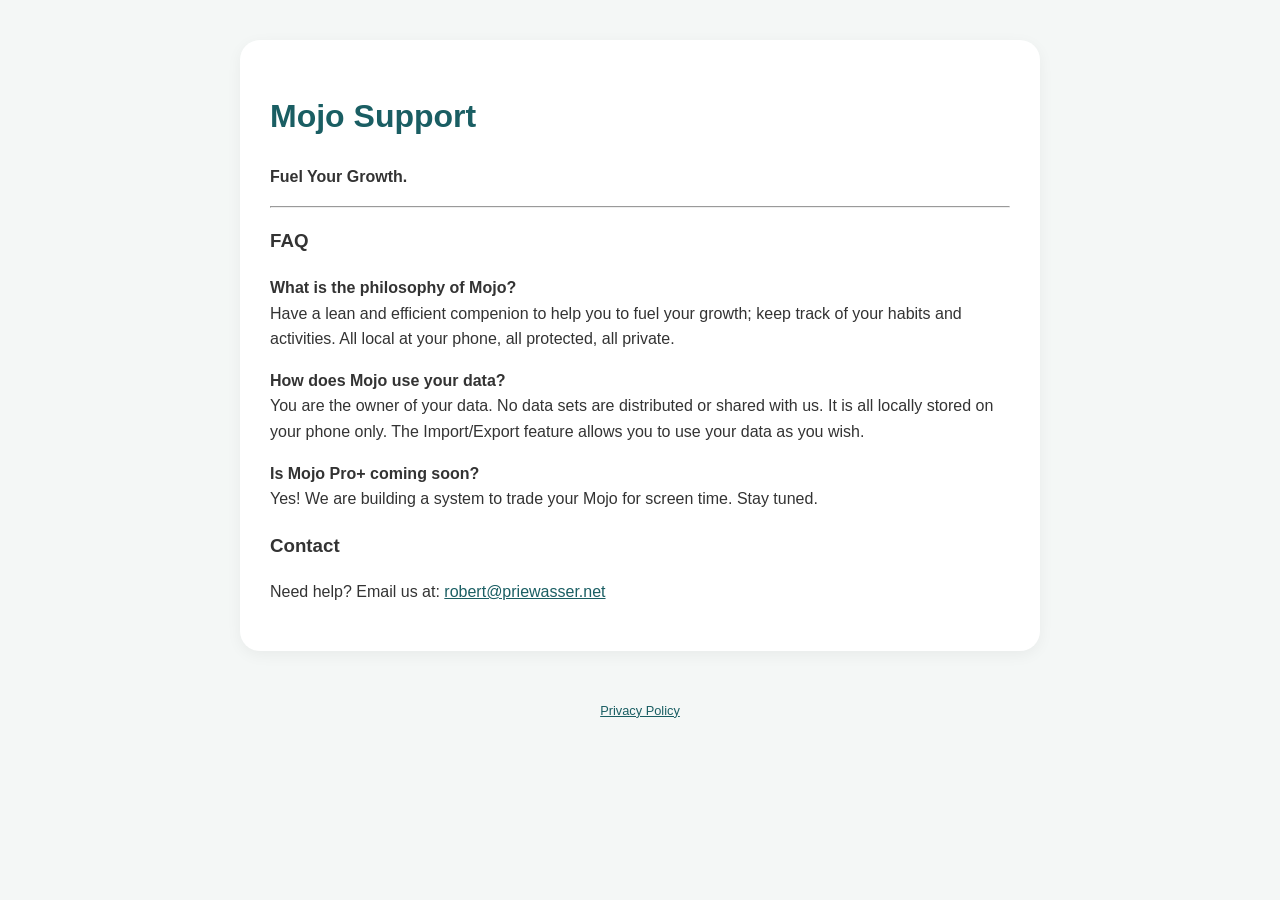
==== index.html @ 7eb762b8 "Update FAQ and contact email in index.html" ====
<!DOCTYPE html>
<html lang="en">
<head>
    <meta charset="UTF-8">
    <meta name="viewport" content="width=device-width, initial-scale=1.0">
    <title>Mojo | Support</title>
    <style>
        body { font-family: -apple-system, BlinkMacSystemFont, "Segoe UI", Roboto, Helvetica, Arial, sans-serif; line-height: 1.6; color: #333; max-width: 800px; margin: 0 auto; padding: 40px 20px; background-color: #f4f7f6; }
        .card { background: white; padding: 30px; border-radius: 20px; box-shadow: 0 4px 15px rgba(0,0,0,0.05); }
        h1 { color: #1a5e63; } /* Your Petrol Green */
        .btn { background: #1a5e63; color: white; padding: 10px 20px; text-decoration: none; border-radius: 10px; display: inline-block; margin-top: 20px; }
        .footer { margin-top: 50px; font-size: 0.8em; color: #888; text-align: center; }
        a { color: #1a5e63; }
    </style>
</head>
<body>
    <div class="card">
        <h1>Mojo Support</h1>
        <p><strong>Fuel Your Growth.</strong></p>
        <hr>
        <h3>FAQ</h3>
        <p><strong>What is the philosophy of Mojo?</strong><br>Have a lean and efficient compenion to help you to fuel your growth; keep track of your habits and activities. All local at your phone, all protected, all private.</p>
        <p><strong>How does Mojo use your data?</strong><br>You are the owner of your data. No data sets are distributed or shared with us. It is all locally stored on your phone only. The Import/Export feature allows you to use your data as you wish.</p>
  
      <p><strong>Is Mojo Pro+ coming soon?</strong><br>Yes! We are building a system to trade your Mojo for screen time. Stay tuned.</p>
        <h3>Contact</h3>
        <p>Need help? Email us at: <a href="mailto:robert@priewasser.net">robert@priewasser.net</a></p>
    </div>
    <div class="footer">
        <a href="privacy.html">Privacy Policy</a>
    </div>
</body>
</html>
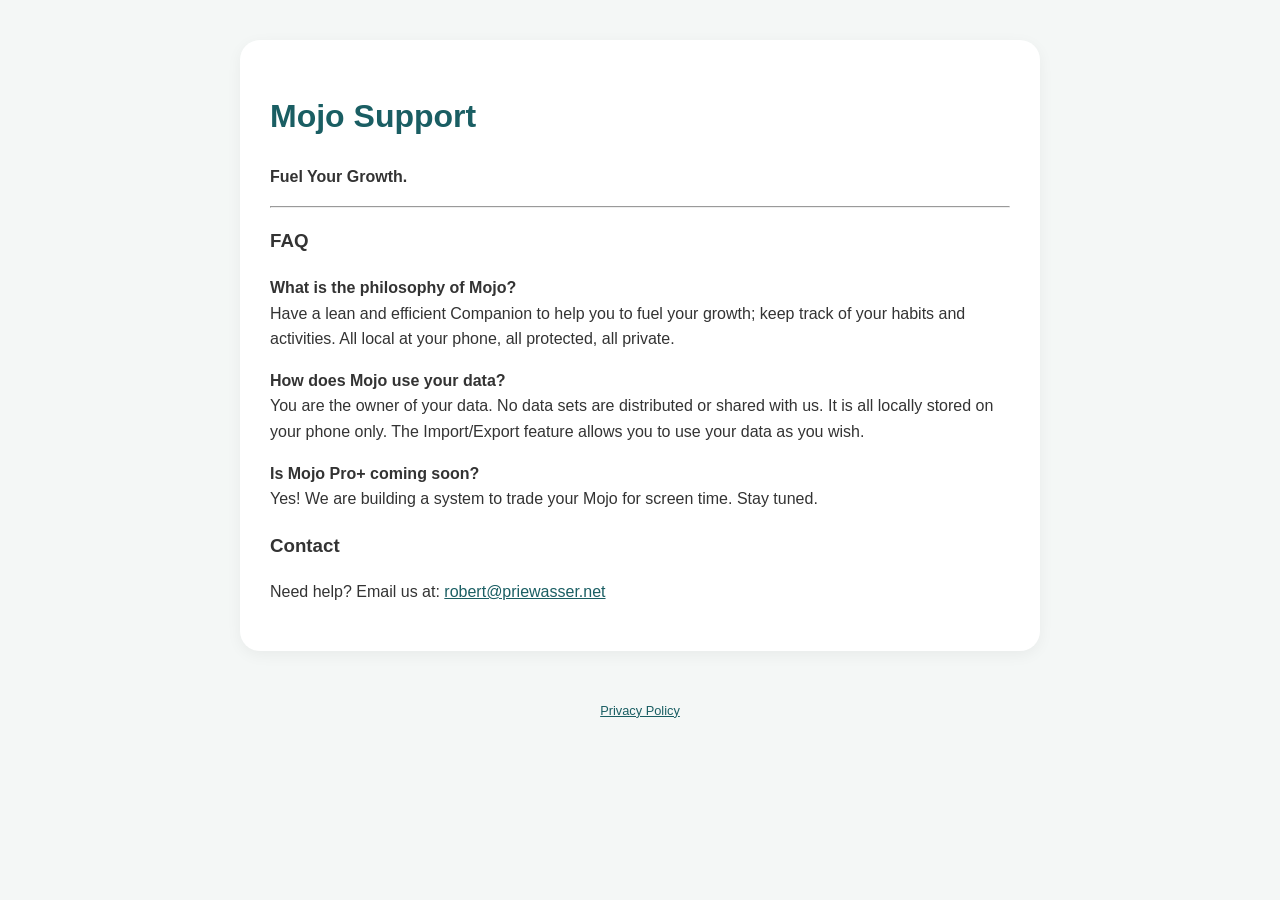
==== commit b8cc1557: "Correct capitalization in FAQ section" ====
--- a/index.html
+++ b/index.html
@@ -19,7 +19,7 @@
         <p><strong>Fuel Your Growth.</strong></p>
         <hr>
         <h3>FAQ</h3>
-        <p><strong>What is the philosophy of Mojo?</strong><br>Have a lean and efficient compenion to help you to fuel your growth; keep track of your habits and activities. All local at your phone, all protected, all private.</p>
+        <p><strong>What is the philosophy of Mojo?</strong><br>Have a lean and efficient Companion to help you to fuel your growth; keep track of your habits and activities. All local at your phone, all protected, all private.</p>
         <p><strong>How does Mojo use your data?</strong><br>You are the owner of your data. No data sets are distributed or shared with us. It is all locally stored on your phone only. The Import/Export feature allows you to use your data as you wish.</p>
   
       <p><strong>Is Mojo Pro+ coming soon?</strong><br>Yes! We are building a system to trade your Mojo for screen time. Stay tuned.</p>
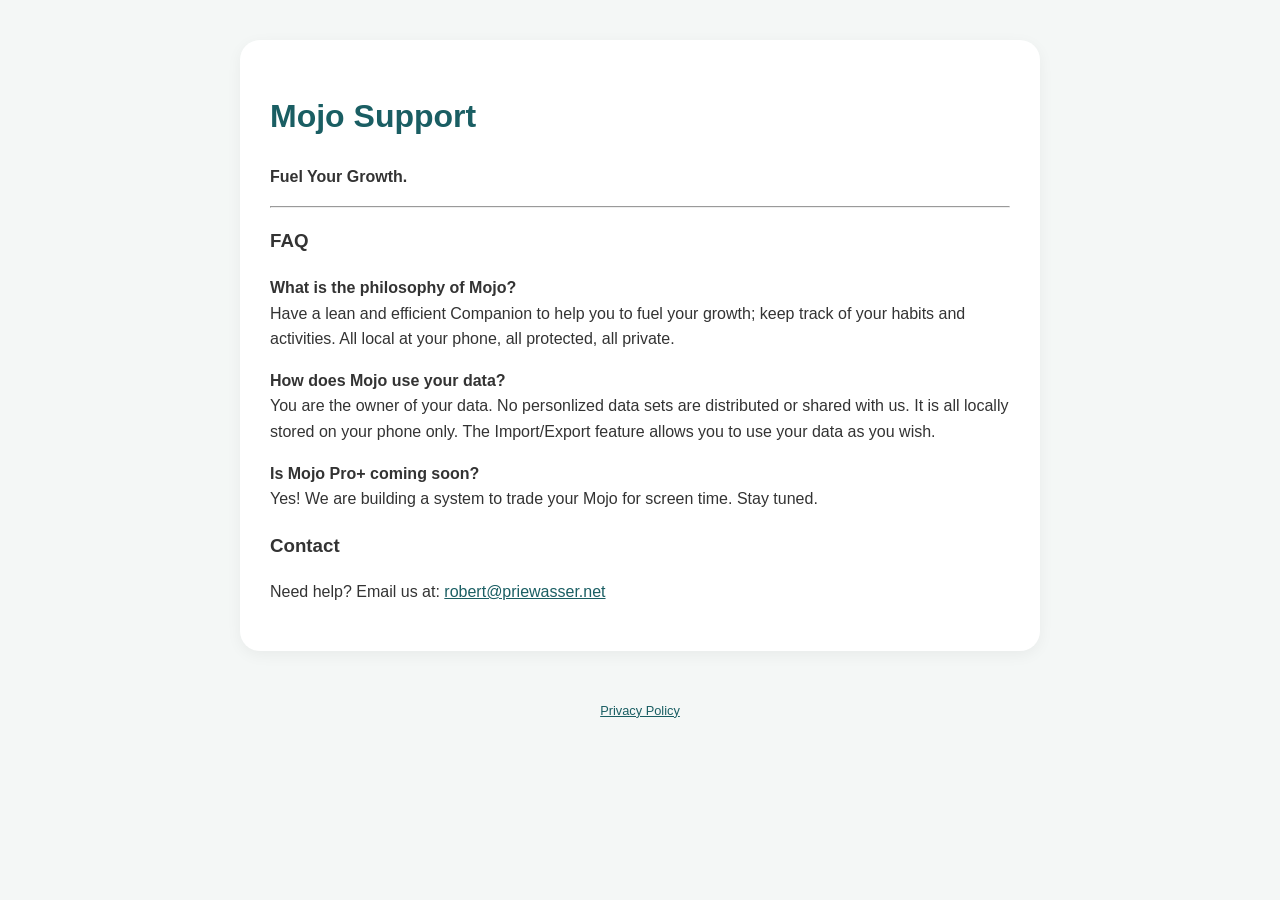
==== commit bf00b9e2: "Fix typo in data usage explanation" ====
--- a/index.html
+++ b/index.html
@@ -20,7 +20,7 @@
         <hr>
         <h3>FAQ</h3>
         <p><strong>What is the philosophy of Mojo?</strong><br>Have a lean and efficient Companion to help you to fuel your growth; keep track of your habits and activities. All local at your phone, all protected, all private.</p>
-        <p><strong>How does Mojo use your data?</strong><br>You are the owner of your data. No data sets are distributed or shared with us. It is all locally stored on your phone only. The Import/Export feature allows you to use your data as you wish.</p>
+        <p><strong>How does Mojo use your data?</strong><br>You are the owner of your data. No personlized data sets are distributed or shared with us. It is all locally stored on your phone only. The Import/Export feature allows you to use your data as you wish.</p>
   
       <p><strong>Is Mojo Pro+ coming soon?</strong><br>Yes! We are building a system to trade your Mojo for screen time. Stay tuned.</p>
         <h3>Contact</h3>
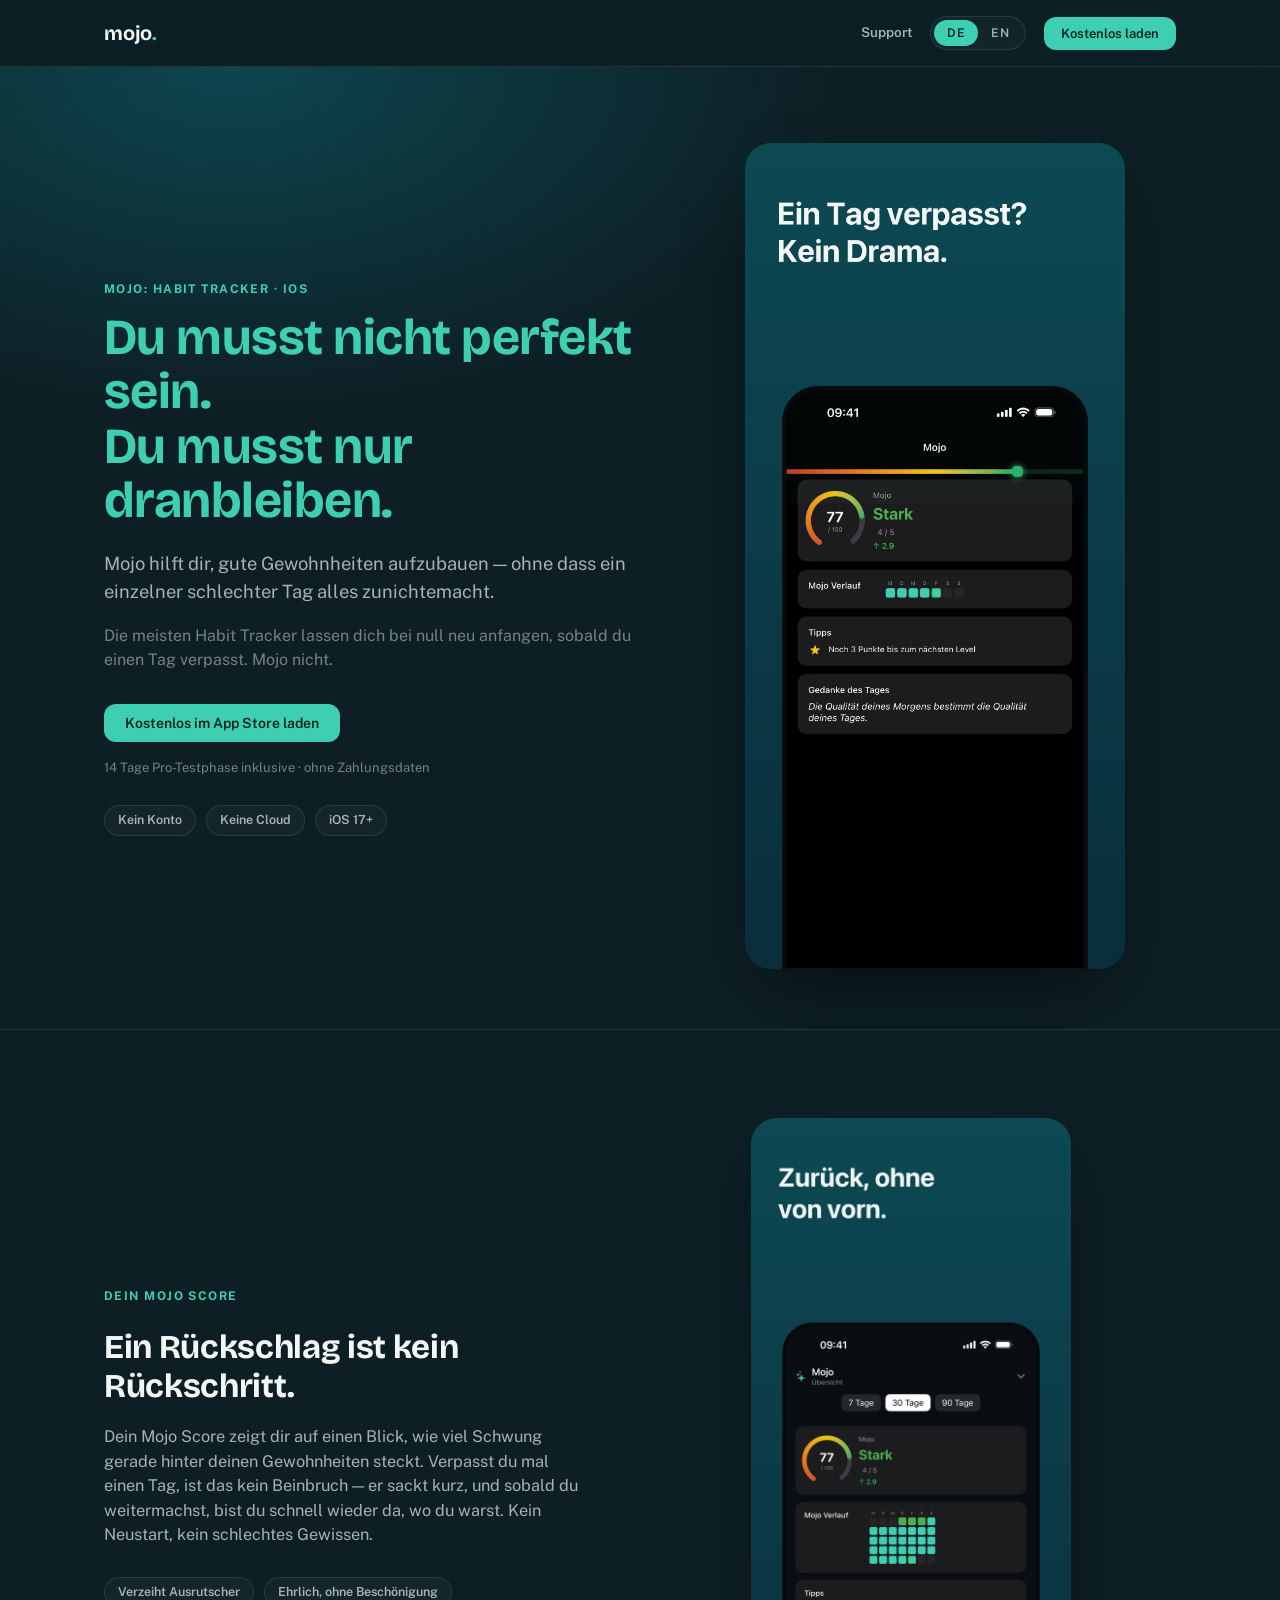
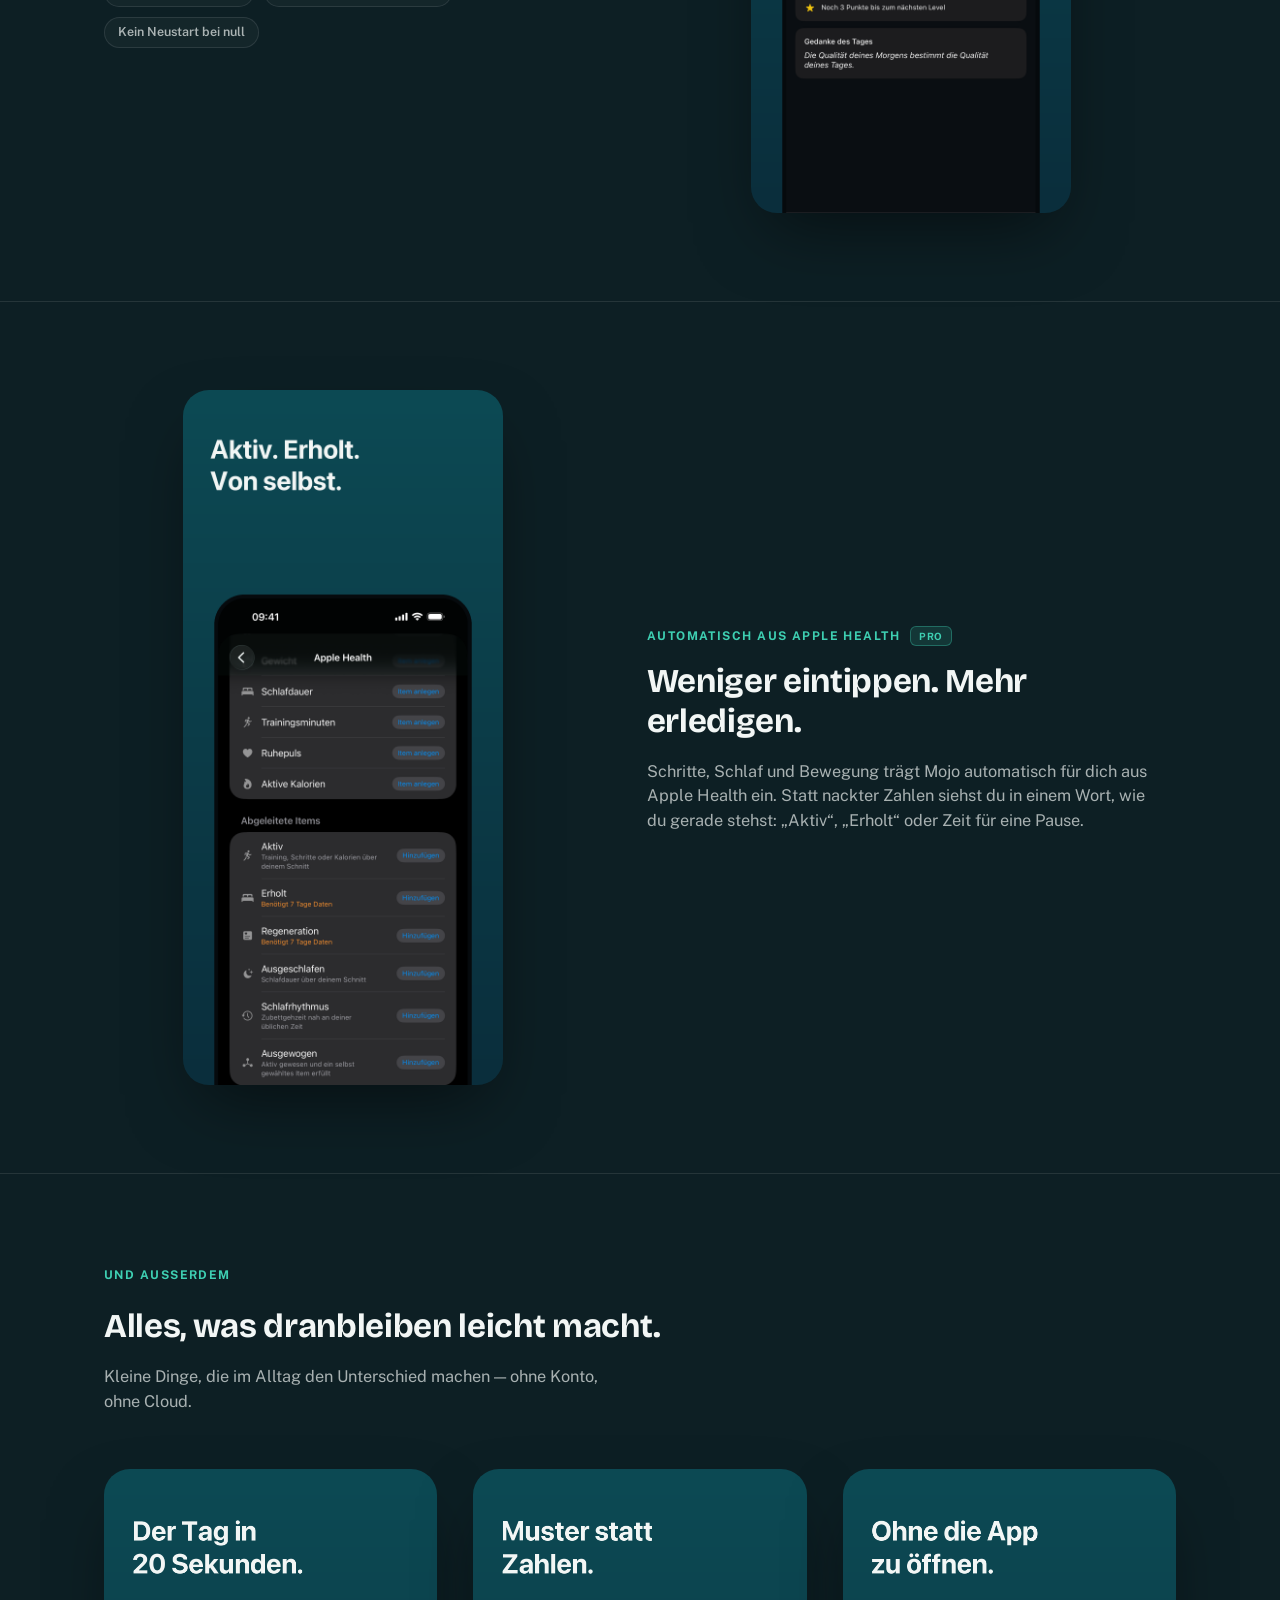
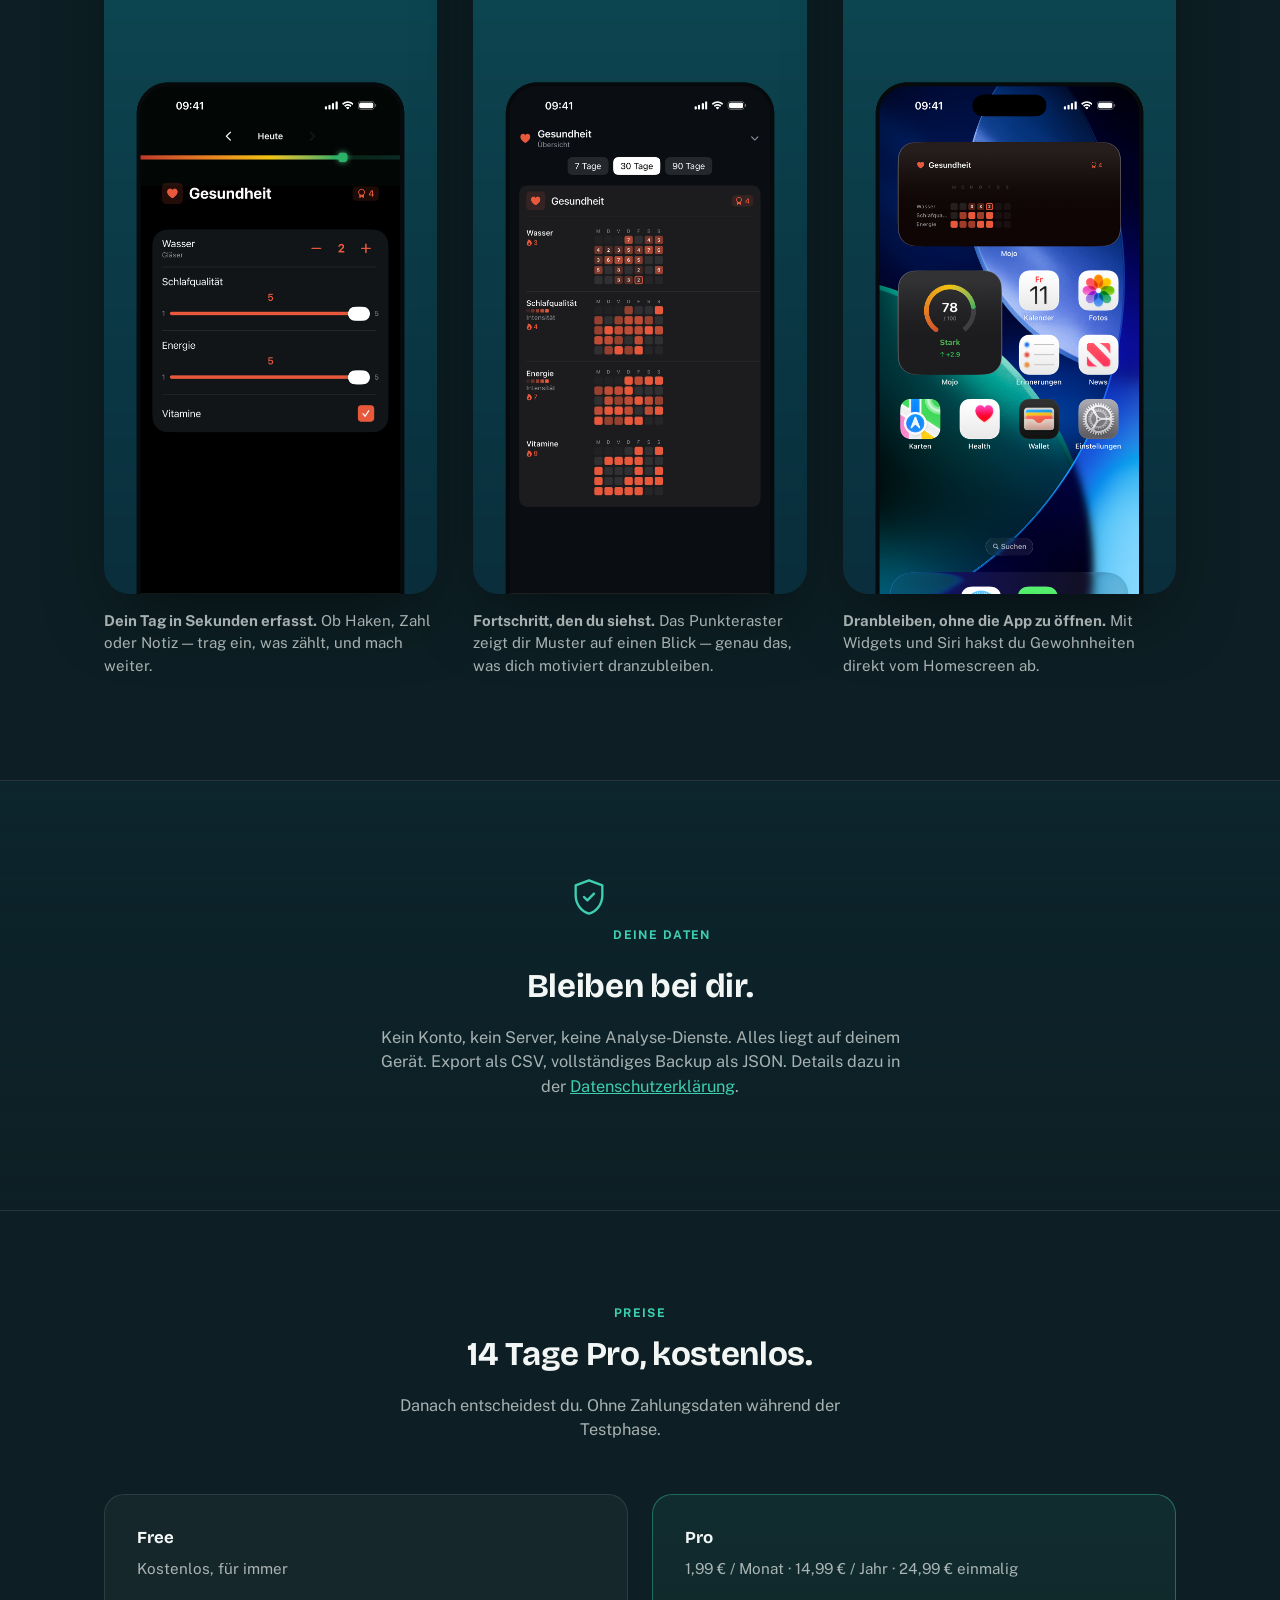
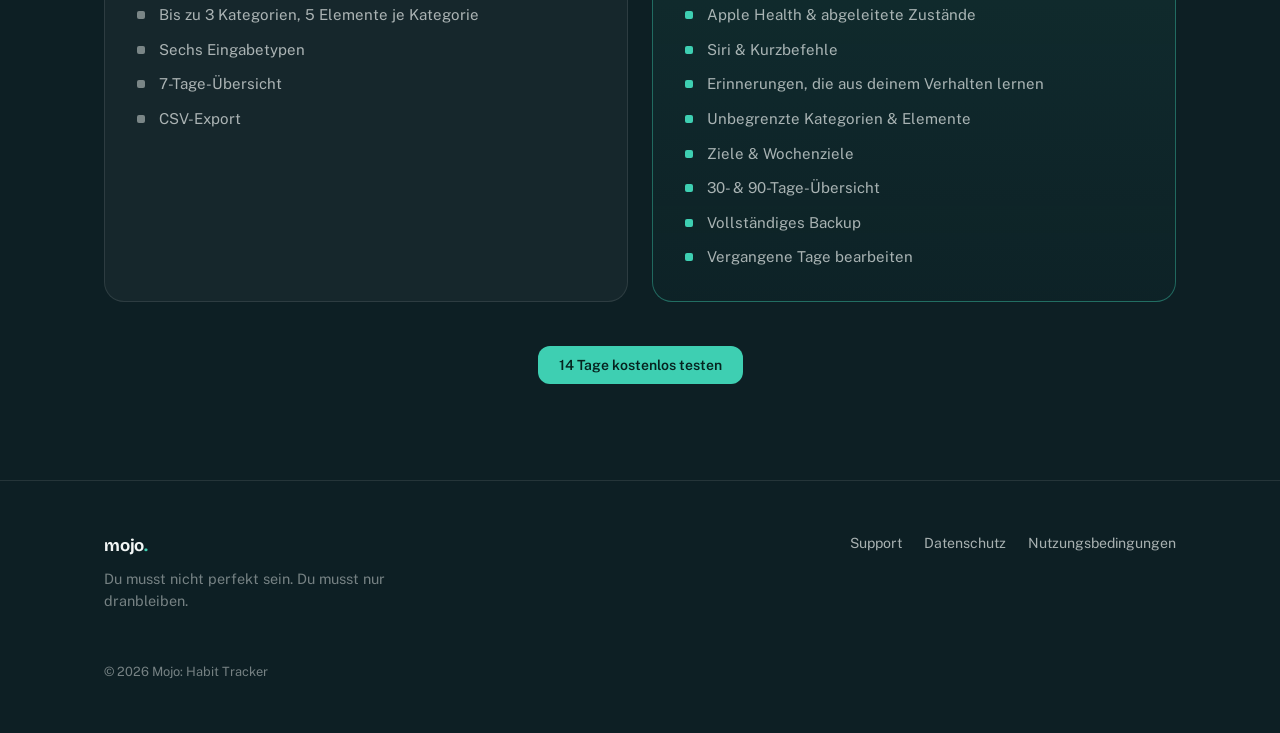
==== commit f6b9ffd2: "updated pages and style to have a more appealing website" ====
--- a/index.html
+++ b/index.html
@@ -1,33 +1,274 @@
 <!DOCTYPE html>
-<html lang="en">
+<html lang="de">
 <head>
-    <meta charset="UTF-8">
-    <meta name="viewport" content="width=device-width, initial-scale=1.0">
-    <title>Mojo | Support</title>
-    <style>
-        body { font-family: -apple-system, BlinkMacSystemFont, "Segoe UI", Roboto, Helvetica, Arial, sans-serif; line-height: 1.6; color: #333; max-width: 800px; margin: 0 auto; padding: 40px 20px; background-color: #f4f7f6; }
-        .card { background: white; padding: 30px; border-radius: 20px; box-shadow: 0 4px 15px rgba(0,0,0,0.05); }
-        h1 { color: #1a5e63; } /* Your Petrol Green */
-        .btn { background: #1a5e63; color: white; padding: 10px 20px; text-decoration: none; border-radius: 10px; display: inline-block; margin-top: 20px; }
-        .footer { margin-top: 50px; font-size: 0.8em; color: #888; text-align: center; }
-        a { color: #1a5e63; }
-    </style>
+<meta charset="UTF-8">
+<meta name="viewport" content="width=device-width, initial-scale=1.0">
+<title>Mojo — Gewohnheiten &amp; Mojo Score</title>
+<link rel="preconnect" href="https://fonts.googleapis.com">
+<link rel="preconnect" href="https://fonts.gstatic.com" crossorigin>
+<link href="https://fonts.googleapis.com/css2?family=Bricolage+Grotesque:opsz,wght@12..96,500;12..96,600;12..96,700;12..96,800&family=Public+Sans:wght@400;500;600;700&display=swap" rel="stylesheet">
+<link rel="stylesheet" href="style.css">
 </head>
 <body>
-    <div class="card">
-        <h1>Mojo Support</h1>
-        <p><strong>Fuel Your Growth.</strong></p>
-        <hr>
-        <h3>FAQ</h3>
-        <p><strong>What is the philosophy of Mojo?</strong><br>Have a lean and efficient Companion to help you to fuel your growth; keep track of your habits and activities. All local at your phone, all protected, all private.</p>
-        <p><strong>How does Mojo use your data?</strong><br>You are the owner of your data. No personlized data sets are distributed or shared with us. It is all locally stored on your phone only. The Import/Export feature allows you to use your data as you wish.</p>
-  
-      <p><strong>Is Mojo Pro+ coming soon?</strong><br>Yes! We are building a system to trade your Mojo for screen time. Stay tuned.</p>
-        <h3>Contact</h3>
-        <p>Need help? Email us at: <a href="mailto:robert@priewasser.net">robert@priewasser.net</a></p>
-    </div>
-    <div class="footer">
-        <a href="privacy.html">Privacy Policy</a>
-    </div>
+
+<header>
+  <div class="wrap navbar">
+    <a class="logo" href="index.html">mojo<span>.</span></a>
+    <div class="nav-right">
+      <nav class="nav-links">
+        <a href="support.html"><span class="lang-de">Support</span><span class="lang-en">Support</span></a>
+      </nav>
+      <div class="lang-switch" role="group" aria-label="Sprache / Language">
+        <button type="button" data-lang-btn="de" aria-pressed="true">DE</button>
+        <button type="button" data-lang-btn="en" aria-pressed="false">EN</button>
+      </div>
+      <a class="btn btn-primary btn-sm" href="#app-store">
+        <span class="lang-de">Kostenlos laden</span><span class="lang-en">Get it free</span>
+      </a>
+    </div>
+  </div>
+</header>
+
+<!-- ================= HERO ================= -->
+<section class="hero">
+  <div class="wrap hero-grid">
+    <div>
+      <span class="kicker">Mojo: Habit Tracker · iOS</span>
+      <h1>
+        <span class="lang-de">Du musst nicht perfekt sein.<br><span>Du musst nur dranbleiben.</span></span>
+        <span class="lang-en block">You don't have to be perfect.<br><span>You just have to keep going.</span></span>
+      </h1>
+      <p class="lede">
+        <span class="lang-de">Mojo hilft dir, gute Gewohnheiten aufzubauen — ohne dass ein einzelner schlechter Tag alles zunichtemacht.</span>
+        <span class="lang-en block">Mojo helps you build good habits — without letting one bad day undo everything.</span>
+      </p>
+      <p class="lede-sm">
+        <span class="lang-de">Die meisten Habit Tracker lassen dich bei null neu anfangen, sobald du einen Tag verpasst. Mojo nicht.</span>
+        <span class="lang-en block">Most habit trackers make you start over from zero the moment you miss a day. Mojo doesn't.</span>
+      </p>
+      <div class="cta-row">
+        <a class="btn btn-primary" href="#app-store" id="app-store">
+          <span class="lang-de">Kostenlos im App Store laden</span><span class="lang-en">Get it free on the App Store</span>
+        </a>
+        <span class="micro">
+          <span class="lang-de">14 Tage Pro-Testphase inklusive · ohne Zahlungsdaten</span>
+          <span class="lang-en block">14-day Pro trial included · no credit card</span>
+        </span>
+      </div>
+      <div class="chips">
+        <span class="chip"><span class="lang-de">Kein Konto</span><span class="lang-en">No account</span></span>
+        <span class="chip"><span class="lang-de">Keine Cloud</span><span class="lang-en">No cloud</span></span>
+        <span class="chip">iOS 17+</span>
+      </div>
+    </div>
+    <div class="shot-wrap">
+      <img class="shot" data-de="mojo_store/dark/6.9/de/01_score.png" data-en="mojo_store/dark/6.9/en/01_score.png"
+           src="mojo_store/dark/6.9/de/01_score.png"
+           data-alt-de="Mojo Score Ansicht: 68, Level Strong, Punkteraster mit Lücken"
+           data-alt-en="Mojo Score view: 68, Strong level, dot grid with gaps"
+           alt="Mojo Score Ansicht: 68, Level Strong, Punkteraster mit Lücken">
+    </div>
+  </div>
+</section>
+
+<!-- ================= DEIN MOJO SCORE ================= -->
+<section class="feature">
+  <div class="wrap feature-grid">
+    <div class="col-text">
+      <span class="kicker"><span class="lang-de">Dein Mojo Score</span><span class="lang-en">Your Mojo Score</span></span>
+      <h2>
+        <span class="lang-de">Ein Rückschlag ist kein Rückschritt.</span>
+        <span class="lang-en block">A setback isn't a step back.</span>
+      </h2>
+      <p class="body-copy">
+        <span class="lang-de">Dein Mojo Score zeigt dir auf einen Blick, wie viel Schwung gerade hinter deinen Gewohnheiten steckt. Verpasst du mal einen Tag, ist das kein Beinbruch — er sackt kurz, und sobald du weitermachst, bist du schnell wieder da, wo du warst. Kein Neustart, kein schlechtes Gewissen.</span>
+        <span class="lang-en block">Your Mojo Score shows at a glance how much momentum is behind your habits. Miss a day, and it's not a big deal — it dips briefly, and the moment you get back to it, you're quickly back where you were. No restarting, no guilt.</span>
+      </p>
+      <div class="stat-row">
+        <div class="chip"><span class="lang-de">Verzeiht Ausrutscher</span><span class="lang-en">Forgives slip-ups</span></div>
+        <div class="chip"><span class="lang-de">Ehrlich, ohne Beschönigung</span><span class="lang-en">Honest, no sugar-coating</span></div>
+        <div class="chip"><span class="lang-de">Kein Neustart bei null</span><span class="lang-en">Never back to zero</span></div>
+      </div>
+    </div>
+    <div class="col-shot">
+      <div class="shot-wrap">
+        <img class="shot" data-de="mojo_store/dark/6.9/de/02_verlauf.png" data-en="mojo_store/dark/6.9/en/02_verlauf.png"
+             src="mojo_store/dark/6.9/de/02_verlauf.png"
+             alt="30-Tage-Verlauf: Einbruch und anschließende Erholung des Mojo Score">
+      </div>
+    </div>
+  </div>
+</section>
+
+<!-- ================= APPLE HEALTH ================= -->
+<section class="feature">
+  <div class="wrap feature-grid reverse">
+    <div class="col-text">
+      <span class="kicker with-tag">
+        <span class="lang-de">Automatisch aus Apple Health</span><span class="lang-en">Automatic from Apple Health</span>
+        <span class="tag-pro">PRO</span>
+      </span>
+      <h2>
+        <span class="lang-de">Weniger eintippen. Mehr erledigen.</span>
+        <span class="lang-en block">Less typing. More doing.</span>
+      </h2>
+      <p class="body-copy">
+        <span class="lang-de">Schritte, Schlaf und Bewegung trägt Mojo automatisch für dich aus Apple Health ein. Statt nackter Zahlen siehst du in einem Wort, wie du gerade stehst: „Aktiv“, „Erholt“ oder Zeit für eine Pause.</span>
+        <span class="lang-en block">Steps, sleep and workouts get logged for you automatically from Apple Health. Instead of raw numbers, you see in one word how you're doing right now: "Active", "Rested", or time for a break.</span>
+      </p>
+    </div>
+    <div class="col-shot">
+      <div class="shot-wrap">
+        <img class="shot" data-de="mojo_store/dark/6.9/de/03_abgeleitet.png" data-en="mojo_store/dark/6.9/en/03_abgeleitet.png"
+             src="mojo_store/dark/6.9/de/03_abgeleitet.png"
+             alt="Kategorie Gesundheit mit abgeleiteten Zuständen: Aktiv, Erholt, Regeneration">
+      </div>
+    </div>
+  </div>
+</section>
+
+<!-- ================= ALLES WEITERE (3-up) ================= -->
+<section class="feature">
+  <div class="wrap">
+    <div class="section-head">
+      <span class="kicker"><span class="lang-de">Und ausserdem</span><span class="lang-en">And also</span></span>
+      <h2>
+        <span class="lang-de">Alles, was dranbleiben leicht macht.</span>
+        <span class="lang-en block">Everything that makes sticking with it easy.</span>
+      </h2>
+      <p class="body-copy">
+        <span class="lang-de">Kleine Dinge, die im Alltag den Unterschied machen — ohne Konto, ohne Cloud.</span>
+        <span class="lang-en block">Small things that make the difference day to day — no account, no cloud.</span>
+      </p>
+    </div>
+    <div class="tri">
+      <figure>
+        <div class="shot-wrap">
+          <img class="shot" data-de="mojo_store/dark/6.9/de/04_tracking.png" data-en="mojo_store/dark/6.9/en/04_tracking.png"
+               src="mojo_store/dark/6.9/de/04_tracking.png" alt="Kategorie-Ansicht mit gemischten Eingabetypen">
+        </div>
+        <p>
+          <span class="lang-de"><strong>Dein Tag in Sekunden erfasst.</strong> Ob Haken, Zahl oder Notiz — trag ein, was zählt, und mach weiter.</span>
+          <span class="lang-en block"><strong>Your day, logged in seconds.</strong> Whether it's a tick, a number or a note — log what matters and move on.</span>
+        </p>
+      </figure>
+      <figure>
+        <div class="shot-wrap">
+          <img class="shot" data-de="mojo_store/dark/6.9/de/05_uebersicht.png" data-en="mojo_store/dark/6.9/en/05_uebersicht.png"
+               src="mojo_store/dark/6.9/de/05_uebersicht.png" alt="Kompaktes Dot-Grid über 30 Tage">
+        </div>
+        <p>
+          <span class="lang-de"><strong>Fortschritt, den du siehst.</strong> Das Punkteraster zeigt dir Muster auf einen Blick — genau das, was dich motiviert dranzubleiben.</span>
+          <span class="lang-en block"><strong>Progress you can see.</strong> The dot grid shows patterns at a glance — exactly what keeps you motivated to continue.</span>
+        </p>
+      </figure>
+      <figure>
+        <div class="shot-wrap">
+          <img class="shot" data-de="mojo_store/dark/6.9/de/06_widgets.png" data-en="mojo_store/dark/6.9/en/06_widgets.png"
+               src="mojo_store/dark/6.9/de/06_widgets.png" alt="Home Screen mit zwei Mojo Widgets">
+        </div>
+        <p>
+          <span class="lang-de"><strong>Dranbleiben, ohne die App zu öffnen.</strong> Mit Widgets und Siri hakst du Gewohnheiten direkt vom Homescreen ab.</span>
+          <span class="lang-en block"><strong>Stay on track without opening the app.</strong> With widgets and Siri, check off habits right from your Home Screen.</span>
+        </p>
+      </figure>
+    </div>
+  </div>
+</section>
+
+<!-- ================= PRIVACY TEASER ================= -->
+<section class="privacy">
+  <div class="wrap">
+    <svg class="icon" width="40" height="40" viewBox="0 0 24 24" fill="none" aria-hidden="true">
+      <path d="M12 2L4 5v6c0 5.25 3.4 9.74 8 11 4.6-1.26 8-5.75 8-11V5l-8-3z" stroke="#3ECFB2" stroke-width="1.4" stroke-linejoin="round"/>
+      <path d="M9 12l2 2 4-4" stroke="#3ECFB2" stroke-width="1.4" stroke-linecap="round" stroke-linejoin="round"/>
+    </svg>
+    <span class="kicker"><span class="lang-de">Deine Daten</span><span class="lang-en">Your data</span></span>
+    <h2><span class="lang-de">Bleiben bei dir.</span><span class="lang-en">Stays with you.</span></h2>
+    <p class="body-copy">
+      <span class="lang-de">Kein Konto, kein Server, keine Analyse-Dienste. Alles liegt auf deinem Gerät. Export als CSV, vollständiges Backup als JSON. Details dazu in der <a href="privacy.html" style="color:var(--mint); text-decoration:underline;">Datenschutzerklärung</a>.</span>
+      <span class="lang-en block">No account, no server, no analytics services. Everything stays on your device. Export as CSV, full backup as JSON. Details in the <a href="privacy.html" style="color:var(--mint); text-decoration:underline;">Privacy Policy</a>.</span>
+    </p>
+  </div>
+</section>
+
+<!-- ================= PRICING ================= -->
+<section class="pricing">
+  <div class="wrap">
+    <div class="pricing-head">
+      <span class="kicker"><span class="lang-de">Preise</span><span class="lang-en">Pricing</span></span>
+      <h2><span class="lang-de">14 Tage Pro, kostenlos.</span><span class="lang-en">14 days of Pro, on us.</span></h2>
+      <p class="body-copy">
+        <span class="lang-de">Danach entscheidest du. Ohne Zahlungsdaten während der Testphase.</span>
+        <span class="lang-en block">Then you decide. No payment details during the trial.</span>
+      </p>
+    </div>
+
+    <div class="plans">
+      <div class="plan free">
+        <div class="plan-name">Free</div>
+        <div class="plan-price"><span class="lang-de">Kostenlos, für immer</span><span class="lang-en">Free, forever</span></div>
+        <ul>
+          <li><span class="lang-de">Bis zu 3 Kategorien, 5 Elemente je Kategorie</span><span class="lang-en">Up to 3 categories, 5 items per category</span></li>
+          <li><span class="lang-de">Sechs Eingabetypen</span><span class="lang-en">Six input types</span></li>
+          <li><span class="lang-de">7-Tage-Übersicht</span><span class="lang-en">7-day overview</span></li>
+          <li><span class="lang-de">CSV-Export</span><span class="lang-en">CSV export</span></li>
+        </ul>
+      </div>
+      <div class="plan pro">
+        <div class="plan-name">Pro</div>
+        <div class="plan-price">
+          <span class="lang-de">1,99&nbsp;€ / Monat · 14,99&nbsp;€ / Jahr · 24,99&nbsp;€ einmalig</span>
+          <span class="lang-en block">€1.99 / month · €14.99 / year · €24.99 one-time</span>
+        </div>
+        <ul>
+          <li><span class="lang-de">Apple Health &amp; abgeleitete Zustände</span><span class="lang-en">Apple Health &amp; derived states</span></li>
+          <li><span class="lang-de">Siri &amp; Kurzbefehle</span><span class="lang-en">Siri &amp; Shortcuts</span></li>
+          <li><span class="lang-de">Erinnerungen, die aus deinem Verhalten lernen</span><span class="lang-en">Reminders that learn from your behavior</span></li>
+          <li><span class="lang-de">Unbegrenzte Kategorien &amp; Elemente</span><span class="lang-en">Unlimited categories &amp; items</span></li>
+          <li><span class="lang-de">Ziele &amp; Wochenziele</span><span class="lang-en">Goals &amp; weekly targets</span></li>
+          <li><span class="lang-de">30- &amp; 90-Tage-Übersicht</span><span class="lang-en">30- &amp; 90-day overview</span></li>
+          <li><span class="lang-de">Vollständiges Backup</span><span class="lang-en">Full backup &amp; restore</span></li>
+          <li><span class="lang-de">Vergangene Tage bearbeiten</span><span class="lang-en">Edit past days</span></li>
+        </ul>
+      </div>
+    </div>
+
+    <div class="trial-cta">
+      <a class="btn btn-primary" href="#app-store">
+        <span class="lang-de">14 Tage kostenlos testen</span><span class="lang-en">Start your free 14-day trial</span>
+      </a>
+    </div>
+  </div>
+</section>
+
+<!-- ================= FOOTER ================= -->
+<footer>
+  <div class="wrap">
+    <div class="foot-grid">
+      <div>
+        <div class="logo" style="font-size:1.05rem;">mojo<span>.</span></div>
+        <p class="foot-tag">
+          <span class="lang-de">Du musst nicht perfekt sein. Du musst nur dranbleiben.</span>
+          <span class="lang-en block">You don't have to be perfect. You just have to keep going.</span>
+        </p>
+      </div>
+      <div class="foot-links">
+        <a href="support.html">
+          <span class="lang-de">Support</span><span class="lang-en">Support</span>
+        </a>
+        <a href="privacy.html">
+          <span class="lang-de">Datenschutz</span><span class="lang-en">Privacy Policy</span>
+        </a>
+        <a href="https://www.apple.com/legal/internet-services/itunes/dev/stdeula/" target="_blank" rel="noopener">
+          <span class="lang-de">Nutzungsbedingungen</span><span class="lang-en">Terms of Use</span>
+        </a>
+      </div>
+    </div>
+    <div class="copyright">© 2026 Mojo: Habit Tracker</div>
+  </div>
+</footer>
+
+<script src="site.js"></script>
 </body>
 </html>
--- a/style.css
+++ b/style.css
@@ -0,0 +1,266 @@
+/* ===================================================================
+   Mojo — shared site styles (index.html, support.html, privacy.html)
+   =================================================================== */
+
+:root{
+  --mint:#3ECFB2;
+  --petrol:#0A6E7C;
+  --navy:#295D90;
+  --ink:#0D1F24;
+  --ink-soft:#41585E;
+  --paper:#F2F6F5;
+  --shell-top:#0D4A54;
+  --shell-bottom:#0A2E3C;
+  --lvl-drained:#E24B4A;
+  --lvl-low:#EF9F27;
+  --lvl-steady:#F5D020;
+  --lvl-strong:#4CAF50;
+  --lvl-peak:#3ECFB2;
+
+  --bg:var(--ink);
+  --bg-panel:#102A30;
+  --text:var(--paper);
+  --text-soft:rgba(242,246,245,0.68);
+  --text-faint:rgba(242,246,245,0.46);
+  --hair:rgba(242,246,245,0.10);
+  --card:rgba(242,246,245,0.04);
+}
+
+*{box-sizing:border-box;}
+html{scroll-behavior:smooth;}
+body{
+  margin:0;
+  background:var(--bg);
+  color:var(--text);
+  font-family:'Public Sans',-apple-system,BlinkMacSystemFont,sans-serif;
+  -webkit-font-smoothing:antialiased;
+  line-height:1.5;
+  overflow-x:hidden;
+}
+h1,h2,h3,.num,.logo{
+  font-family:'Bricolage Grotesque',system-ui,sans-serif;
+  font-weight:700;
+  letter-spacing:-0.01em;
+  margin:0;
+}
+img{max-width:100%;}
+a{color:inherit;}
+
+.lang-en{display:none;}
+body.en-mode .lang-en{display:inline;}
+body.en-mode .lang-en.block{display:block;}
+body.en-mode .lang-de{display:none;}
+
+.wrap{
+  max-width:1120px;
+  margin:0 auto;
+  padding-inline:24px;
+}
+@media (max-width:480px){
+  .wrap{padding-inline:20px;}
+}
+
+/* ---------- NAV ---------- */
+header{
+  position:sticky; top:0; z-index:50;
+  background:rgba(13,31,36,0.72);
+  backdrop-filter:blur(14px) saturate(140%);
+  border-bottom:1px solid var(--hair);
+}
+.navbar{
+  display:flex; align-items:center; justify-content:space-between;
+  padding-block:16px;
+}
+.logo{font-size:1.25rem; color:var(--paper); text-decoration:none;}
+.logo span{color:var(--mint);}
+.nav-right{display:flex; align-items:center; gap:18px;}
+.nav-links{display:flex; align-items:center; gap:18px;}
+.nav-links a{
+  font:600 13.5px/1 'Public Sans',sans-serif; color:var(--text-soft);
+  text-decoration:none;
+}
+.nav-links a:hover{color:var(--paper);}
+.lang-switch{
+  display:flex; border:1px solid var(--hair); border-radius:999px; padding:3px;
+  background:rgba(242,246,245,0.03);
+}
+.lang-switch button{
+  appearance:none; border:none; background:transparent; color:var(--text-soft);
+  font:600 12px/1 'Public Sans',sans-serif; letter-spacing:0.04em;
+  padding:7px 13px; border-radius:999px; cursor:pointer;
+}
+.lang-switch button[aria-pressed="true"]{background:var(--mint); color:#06231F;}
+.btn{
+  display:inline-flex; align-items:center; gap:8px;
+  font:600 14px/1 'Public Sans',sans-serif;
+  padding:11px 20px; border-radius:12px;
+  text-decoration:none; cursor:pointer; border:1px solid transparent;
+  white-space:nowrap;
+}
+.btn-primary{background:var(--mint); color:#06231F;}
+.btn-primary:hover{background:#5adcc2;}
+.btn-ghost{border-color:var(--hair); color:var(--paper);}
+.btn-ghost:hover{border-color:rgba(242,246,245,0.3);}
+.btn-sm{padding:9px 16px; font-size:13px;}
+
+/* ---------- HERO ---------- */
+.hero{
+  position:relative;
+  padding-block:76px 60px;
+  background:
+    radial-gradient(80% 60% at 18% 0%, rgba(13,74,84,0.9) 0%, rgba(13,31,36,0) 60%),
+    var(--ink);
+  overflow:hidden;
+}
+.hero-grid{
+  display:grid; grid-template-columns:1.05fr 0.95fr; gap:56px; align-items:center;
+}
+.kicker{
+  display:inline-block; font:700 12px/1 'Public Sans',sans-serif; letter-spacing:0.12em;
+  text-transform:uppercase; color:var(--mint); margin-bottom:16px;
+}
+.kicker.with-tag{display:flex; align-items:center; gap:10px;}
+.tag-pro{
+  font:700 10px/1 'Public Sans',sans-serif; letter-spacing:0.06em;
+  background:rgba(62,207,178,0.14); color:var(--mint);
+  padding:4px 8px; border-radius:6px; border:1px solid rgba(62,207,178,0.35);
+}
+h1{font-size:clamp(1.9rem, 4.2vw, 3.15rem); line-height:1.08;}
+h1 span{color:var(--mint);}
+.lede{font-size:1.15rem; color:var(--text-soft); margin-top:22px; max-width:52ch;}
+.lede-sm{font-size:1rem; color:var(--text-faint); margin-top:14px; max-width:54ch;}
+.cta-row{display:flex; align-items:center; gap:16px; flex-wrap:wrap; margin-top:32px;}
+.micro{font-size:13px; color:var(--text-faint);}
+.chips{display:flex; gap:10px; flex-wrap:wrap; margin-top:28px;}
+.chip{
+  font:600 12.5px/1 'Public Sans',sans-serif; color:var(--text-soft);
+  border:1px solid var(--hair); padding:8px 13px; border-radius:999px;
+  background:rgba(242,246,245,0.03);
+}
+
+.shot-wrap{
+  border-radius:26px; overflow:hidden; margin:0 auto;
+  box-shadow:0 30px 70px -20px rgba(0,0,0,0.55);
+  max-width:360px;
+}
+.shot-wrap img{display:block; width:100%; height:auto;}
+.hero .shot-wrap{max-width:380px;}
+
+/* ---------- SECTIONS ---------- */
+section.feature{padding-block:88px; border-top:1px solid var(--hair);}
+.feature-grid{
+  display:grid; grid-template-columns:0.95fr 1.05fr; gap:64px; align-items:center;
+}
+.feature-grid.reverse .col-text{order:2;}
+.feature-grid.reverse .col-shot{order:1;}
+h2{font-size:clamp(1.5rem,2.6vw,2.15rem); line-height:1.18; margin-top:10px;}
+.body-copy{color:var(--text-soft); font-size:1.02rem; margin-top:18px; max-width:52ch;}
+
+.stat-row{display:flex; gap:10px; margin-top:30px; flex-wrap:wrap;}
+
+.col-shot .shot-wrap{max-width:320px;}
+
+/* three-up gallery */
+.tri{
+  display:grid; grid-template-columns:repeat(3,1fr); gap:36px; margin-top:56px;
+}
+.tri figure{margin:0;}
+.tri .shot-wrap{max-width:100%;}
+.tri p{color:var(--text-soft); font-size:0.94rem; margin-top:16px;}
+.section-head{max-width:62ch;}
+
+/* privacy teaser (on index) */
+.privacy{
+  text-align:center; padding-block:96px; border-top:1px solid var(--hair);
+  background:linear-gradient(180deg, rgba(10,46,60,0.35), transparent);
+}
+.privacy .icon{margin:0 auto 22px;}
+.privacy h2{max-width:20ch; margin-inline:auto;}
+.privacy .body-copy{margin-inline:auto;}
+
+/* pricing */
+.pricing{padding-block:96px; border-top:1px solid var(--hair);}
+.pricing-head{text-align:center; max-width:56ch; margin:0 auto;}
+.pricing-head .kicker{display:block;}
+.plans{
+  display:grid; grid-template-columns:1fr 1fr; gap:24px; margin-top:52px;
+}
+.plan{
+  border:1px solid var(--hair); border-radius:20px; padding:32px;
+  background:var(--card);
+}
+.plan.pro{
+  border-color:rgba(62,207,178,0.4);
+  background:linear-gradient(180deg, rgba(62,207,178,0.08), rgba(62,207,178,0.02));
+}
+.plan-name{font:700 1.05rem 'Bricolage Grotesque',sans-serif;}
+.plan-price{margin-top:10px; color:var(--text-soft); font-size:0.95rem;}
+.plan ul{list-style:none; margin:24px 0 0; padding:0; display:flex; flex-direction:column; gap:12px;}
+.plan li{
+  font-size:0.94rem; color:var(--text-soft); padding-left:22px; position:relative;
+}
+.plan li::before{
+  content:""; position:absolute; left:0; top:7px; width:8px; height:8px;
+  border-radius:2px; background:var(--mint);
+}
+.plan.free li::before{background:var(--text-faint);}
+.trial-cta{text-align:center; margin-top:44px;}
+
+/* ---------- PAGE HEADER (support / privacy) ---------- */
+.page-hero{
+  padding-block:64px 16px;
+  background:
+    radial-gradient(80% 60% at 18% 0%, rgba(13,74,84,0.9) 0%, rgba(13,31,36,0) 60%),
+    var(--ink);
+}
+.page-hero h1{font-size:clamp(1.8rem,4vw,2.6rem);}
+.page-hero .lede{margin-top:16px;}
+
+/* ---------- FAQ (support page) ---------- */
+.faq{padding-block:56px; border-top:1px solid var(--hair);}
+.faq-list{display:flex; flex-direction:column; gap:14px; margin-top:36px;}
+.faq-item{
+  border:1px solid var(--hair); border-radius:16px; padding:24px 28px;
+  background:var(--card);
+}
+.faq-item h3{font-size:1.05rem; font-weight:700;}
+.faq-item p{color:var(--text-soft); font-size:0.98rem; margin-top:10px; max-width:64ch;}
+
+.contact-card{
+  margin-top:16px; border:1px solid rgba(62,207,178,0.35); border-radius:16px;
+  padding:28px; background:linear-gradient(180deg, rgba(62,207,178,0.08), rgba(62,207,178,0.02));
+  display:flex; align-items:center; justify-content:space-between; gap:20px; flex-wrap:wrap;
+}
+.contact-card p{color:var(--text-soft); font-size:0.98rem; max-width:44ch;}
+.contact-card h3{font-size:1.05rem;}
+
+/* ---------- LEGAL (privacy page) ---------- */
+.legal{padding-block:16px 96px;}
+.legal-body{max-width:70ch; margin:0 auto;}
+.legal-body h2{font-size:1.15rem; margin-top:40px; margin-bottom:12px; color:var(--paper);}
+.legal-body h2:first-child{margin-top:0;}
+.legal-body p{color:var(--text-soft); font-size:0.98rem; margin:0 0 14px;}
+.legal-updated{color:var(--text-faint); font-size:0.85rem; margin-top:8px;}
+
+/* footer */
+footer{border-top:1px solid var(--hair); padding-block:52px;}
+.foot-grid{display:flex; justify-content:space-between; align-items:flex-start; gap:24px; flex-wrap:wrap;}
+.foot-tag{color:var(--text-faint); font-size:0.9rem; max-width:36ch; margin-top:10px;}
+.foot-links{display:flex; gap:22px; flex-wrap:wrap;}
+.foot-links a{font-size:0.88rem; color:var(--text-soft); text-decoration:none; border-bottom:1px solid transparent;}
+.foot-links a:hover{border-color:var(--text-soft);}
+.copyright{margin-top:36px; font-size:0.8rem; color:var(--text-faint);}
+
+@media (max-width:900px){
+  .hero-grid{grid-template-columns:1fr; text-align:left;}
+  .hero .shot-wrap{margin-top:40px; max-width:300px;}
+  .feature-grid{grid-template-columns:1fr; gap:36px;}
+  .feature-grid.reverse .col-text{order:1;}
+  .feature-grid.reverse .col-shot{order:2;}
+  .col-shot .shot-wrap{max-width:260px;}
+  .tri{grid-template-columns:1fr; max-width:280px; margin-inline:auto;}
+  .plans{grid-template-columns:1fr;}
+  .foot-grid{flex-direction:column;}
+  .contact-card{flex-direction:column; align-items:flex-start;}
+  .nav-links{display:none;}
+}
